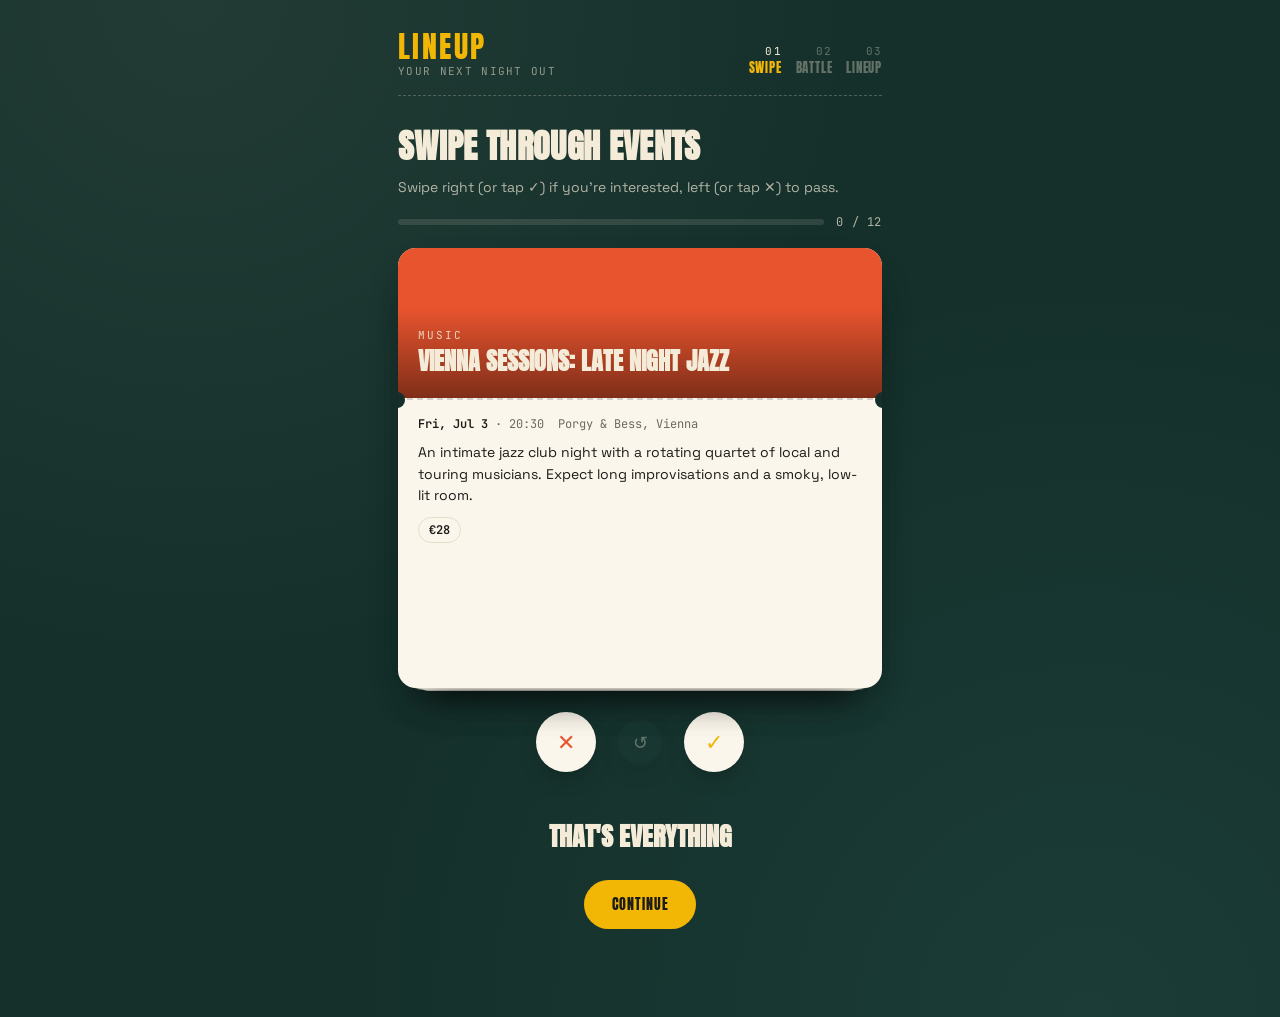
==== index.html @ 1713d000 "Initial Build" ====
<!DOCTYPE html>
<html lang="en">
<head>
  <meta charset="UTF-8" />
  <meta name="viewport" content="width=device-width, initial-scale=1.0" />
  <title>Lineup — Find Your Next Night Out</title>
  <link rel="preconnect" href="https://fonts.googleapis.com" />
  <link rel="preconnect" href="https://fonts.gstatic.com" crossorigin />
  <link
    href="https://fonts.googleapis.com/css2?family=Anton&family=Space+Grotesk:wght@400;500;600;700&family=JetBrains+Mono:wght@400;600&display=swap"
    rel="stylesheet"
  />
  <link rel="stylesheet" href="style.css" />
</head>
<body>
  <div class="app">

    <!-- HEADER / STEPPER -->
    <header class="app-header">
      <div class="brand">
        <span class="brand-mark">LINEUP</span>
        <span class="brand-tag">your next night out</span>
      </div>
      <nav class="stepper" id="stepper" aria-label="Progress">
        <div class="step" data-phase="swipe">
          <span class="step-num">01</span>
          <span class="step-label">Swipe</span>
        </div>
        <div class="step" data-phase="battle">
          <span class="step-num">02</span>
          <span class="step-label">Battle</span>
        </div>
        <div class="step" data-phase="ranking">
          <span class="step-num">03</span>
          <span class="step-label">Lineup</span>
        </div>
      </nav>
    </header>

    <main id="view-root">

      <!-- VIEW 1: SWIPE -->
      <section class="view" id="view-swipe">
        <div class="view-intro">
          <h1>Swipe through events</h1>
          <p>Swipe right (or tap ✓) if you're interested, left (or tap ✕) to pass.</p>
        </div>

        <div class="progress-row">
          <div class="progress-track">
            <div class="progress-fill" id="swipe-progress-fill"></div>
          </div>
          <span class="progress-label" id="swipe-progress-label">0 / 0</span>
        </div>

        <div class="card-stack" id="card-stack">
          <!-- cards injected by js/swipe.js -->
        </div>

        <div class="swipe-controls">
          <button class="control-btn control-no" id="btn-pass" aria-label="Not interested">
            <span aria-hidden="true">✕</span>
          </button>
          <button class="control-btn control-undo" id="btn-undo" aria-label="Undo last swipe">
            <span aria-hidden="true">↺</span>
          </button>
          <button class="control-btn control-yes" id="btn-interested" aria-label="Interested">
            <span aria-hidden="true">✓</span>
          </button>
        </div>

        <div class="empty-state" id="swipe-empty" hidden>
          <h2>That's everything</h2>
          <p id="swipe-empty-text"></p>
          <button class="btn-primary" id="btn-to-battle">Continue</button>
        </div>
      </section>

      <!-- VIEW 2: BATTLE -->
      <section class="view" id="view-battle">
        <div class="view-intro">
          <h1>Which would you rather go to?</h1>
          <p>Tap the event you'd pick. We'll use your choices to build your personal lineup.</p>
        </div>

        <div class="progress-row">
          <div class="progress-track">
            <div class="progress-fill" id="battle-progress-fill"></div>
          </div>
          <span class="progress-label" id="battle-progress-label">0 / 0</span>
        </div>

        <div class="battle-arena" id="battle-arena">
          <!-- two cards + VS divider injected by js/battle.js -->
        </div>

        <div class="battle-footer">
          <button class="btn-secondary" id="btn-finish-battle">See my lineup</button>
        </div>

        <div class="empty-state" id="battle-empty" hidden>
          <h2></h2>
          <p></p>
          <button class="btn-primary" id="btn-battle-to-ranking">See my lineup</button>
        </div>
      </section>

      <!-- VIEW 3: RANKING -->
      <section class="view" id="view-ranking">
        <div class="view-intro">
          <h1>Your lineup</h1>
          <p>Ranked from your swipes and head-to-head picks, top choice first.</p>
        </div>

        <ol class="ranking-list" id="ranking-list">
          <!-- ranked items injected by js/ranking.js -->
        </ol>

        <div class="empty-state" id="ranking-empty" hidden>
          <h2>No events made the cut</h2>
          <p>You didn't mark anything as interested. Start over and give a few events a chance.</p>
        </div>

        <div class="ranking-footer">
          <button class="btn-secondary" id="btn-more-battles">Refine with more battles</button>
          <button class="btn-ghost" id="btn-restart">Start over</button>
        </div>
      </section>

    </main>
  </div>

  <script src="js/data.js"></script>
  <script src="js/state.js"></script>
  <script src="js/cards.js"></script>
  <script src="js/swipe.js"></script>
  <script src="js/battle.js"></script>
  <script src="js/ranking.js"></script>
  <script src="js/app.js"></script>
</body>
</html>
---- style.css ----
/* ==========================================================================
   LINEUP — Design tokens
   A "festival bill" aesthetic: ticket-stub cards with a torn perforation,
   poster-style color blocking, and a ranking list that reads like a
   lineup poster (headliner big at top, support acts smaller below).
   ========================================================================== */

:root {
  /* Core palette */
  --color-bg: #15302b;          /* deep pine — app background */
  --color-bg-soft: #1f3f38;     /* lighter pine — panels, secondary buttons */
  --color-surface: #fbf6ec;     /* ticket paper — card stubs */
  --color-ink: #1c1b18;         /* primary text on paper */
  --color-ink-soft: #6e6a5c;    /* secondary text on paper */
  --color-paper-edge: #e7dfca;  /* hairlines on paper */

  --color-yes: #f2b705;         /* "interested" / right swipe / marquee gold */
  --color-no: #e8542e;          /* "pass" / left swipe / poster coral */
  --color-accent: #4fa9a0;      /* teal — ranking accents, focus rings */
  --color-cream-on-dark: #f4ecd8;

  /* Category colors (poster panel when no image is supplied) */
  --cat-music: #e8542e;
  --cat-comedy: #f2b705;
  --cat-art: #8b7ae0;
  --cat-sports: #4fa9a0;
  --cat-theatre: #d8607a;
  --cat-other: #7a7660;

  /* Type */
  --font-display: 'Anton', sans-serif;
  --font-body: 'Space Grotesk', sans-serif;
  --font-mono: 'JetBrains Mono', monospace;

  /* Layout */
  --container-w: 520px;
  --radius-card: 18px;
  --shadow-card: 0 18px 40px -18px rgba(0, 0, 0, 0.45);
}

/* ==========================================================================
   Reset & base
   ========================================================================== */

* {
  box-sizing: border-box;
}

html, body {
  margin: 0;
  padding: 0;
}

body {
  background: var(--color-bg);
  background-image:
    radial-gradient(circle at 15% 0%, rgba(244, 236, 216, 0.06), transparent 45%),
    radial-gradient(circle at 85% 100%, rgba(79, 169, 160, 0.10), transparent 50%);
  color: var(--color-cream-on-dark);
  font-family: var(--font-body);
  min-height: 100vh;
  -webkit-font-smoothing: antialiased;
}

button {
  font-family: inherit;
  cursor: pointer;
}

button:focus-visible,
[tabindex]:focus-visible,
.battle-card:focus-visible {
  outline: 3px solid var(--color-accent);
  outline-offset: 2px;
}

@media (prefers-reduced-motion: reduce) {
  * {
    animation-duration: 0.01ms !important;
    transition-duration: 0.01ms !important;
  }
}

/* ==========================================================================
   App shell & header
   ========================================================================== */

.app {
  max-width: var(--container-w);
  margin: 0 auto;
  padding: 20px 18px 48px;
  min-height: 100vh;
  display: flex;
  flex-direction: column;
}

.app-header {
  display: flex;
  align-items: flex-end;
  justify-content: space-between;
  gap: 16px;
  padding-bottom: 18px;
  border-bottom: 1px dashed rgba(244, 236, 216, 0.25);
  margin-bottom: 24px;
}

.brand {
  display: flex;
  flex-direction: column;
  line-height: 1;
}

.brand-mark {
  font-family: var(--font-display);
  font-size: 30px;
  letter-spacing: 0.08em;
  color: var(--color-yes);
}

.brand-tag {
  font-family: var(--font-mono);
  font-size: 11px;
  letter-spacing: 0.12em;
  text-transform: uppercase;
  color: var(--color-cream-on-dark);
  opacity: 0.55;
  margin-top: 4px;
}

.stepper {
  display: flex;
  gap: 14px;
}

.step {
  display: flex;
  flex-direction: column;
  align-items: flex-end;
  opacity: 0.35;
  transition: opacity 0.2s ease;
}

.step.is-active {
  opacity: 1;
}

.step.is-done {
  opacity: 0.7;
}

.step-num {
  font-family: var(--font-mono);
  font-size: 11px;
  letter-spacing: 0.1em;
}

.step-label {
  font-family: var(--font-display);
  font-size: 13px;
  letter-spacing: 0.06em;
  text-transform: uppercase;
}

.step.is-active .step-label {
  color: var(--color-yes);
}

/* ==========================================================================
   Views
   ========================================================================== */

.view {
  display: none;
  flex: 1;
  flex-direction: column;
}

.view.is-active {
  display: flex;
}

.view-intro {
  margin-bottom: 16px;
}

.view-intro h1 {
  font-family: var(--font-display);
  font-size: clamp(26px, 6vw, 34px);
  letter-spacing: 0.01em;
  margin: 0 0 6px;
  text-transform: uppercase;
}

.view-intro p {
  margin: 0;
  font-size: 14px;
  line-height: 1.5;
  color: var(--color-cream-on-dark);
  opacity: 0.7;
}

/* ==========================================================================
   Progress bar (shared between swipe & battle)
   ========================================================================== */

.progress-row {
  display: flex;
  align-items: center;
  gap: 12px;
  margin-bottom: 18px;
}

.progress-track {
  flex: 1;
  height: 6px;
  border-radius: 4px;
  background: rgba(244, 236, 216, 0.12);
  overflow: hidden;
}

.progress-fill {
  height: 100%;
  width: 0%;
  background: var(--color-yes);
  border-radius: 4px;
  transition: width 0.35s ease;
}

.progress-label {
  font-family: var(--font-mono);
  font-size: 12px;
  letter-spacing: 0.05em;
  opacity: 0.7;
  white-space: nowrap;
}

/* ==========================================================================
   Ticket card (used in swipe stack & battle arena)
   ========================================================================== */

.ticket-card {
  background: var(--color-surface);
  color: var(--color-ink);
  border-radius: var(--radius-card);
  box-shadow: var(--shadow-card);
  overflow: hidden;
  display: flex;
  flex-direction: column;
  width: 100%;
}

.ticket-poster {
  position: relative;
  padding: 22px 20px;
  min-height: 150px;
  display: flex;
  flex-direction: column;
  justify-content: flex-end;
  color: var(--color-cream-on-dark);
  background-size: cover;
  background-position: center;
}

.ticket-poster::after {
  content: "";
  position: absolute;
  inset: 0;
  background: linear-gradient(180deg, rgba(0,0,0,0) 40%, rgba(0,0,0,0.45) 100%);
  pointer-events: none;
}

.ticket-poster[data-category="Music"]   { background-color: var(--cat-music); }
.ticket-poster[data-category="Comedy"]  { background-color: var(--cat-comedy); }
.ticket-poster[data-category="Art"]     { background-color: var(--cat-art); }
.ticket-poster[data-category="Sports"]  { background-color: var(--cat-sports); }
.ticket-poster[data-category="Theatre"] { background-color: var(--cat-theatre); }
.ticket-poster[data-category="Other"]   { background-color: var(--cat-other); }

.ticket-category {
  position: relative;
  z-index: 1;
  font-family: var(--font-mono);
  font-size: 11px;
  letter-spacing: 0.18em;
  text-transform: uppercase;
  opacity: 0.85;
  margin-bottom: 6px;
}

.ticket-title {
  position: relative;
  z-index: 1;
  font-family: var(--font-display);
  font-size: 24px;
  line-height: 1.15;
  text-transform: uppercase;
  margin: 0;
}

/* Perforation between poster and stub */
.ticket-perf {
  position: relative;
  height: 0;
  border-top: 2px dashed rgba(28, 27, 24, 0.18);
  margin: 0 -1px;
}

.ticket-perf::before,
.ticket-perf::after {
  content: "";
  position: absolute;
  top: -8px;
  width: 16px;
  height: 16px;
  border-radius: 50%;
  background: var(--color-bg);
}

.ticket-perf::before { left: -8px; }
.ticket-perf::after  { right: -8px; }

.ticket-stub {
  padding: 16px 20px 20px;
  display: flex;
  flex-direction: column;
  gap: 10px;
}

.ticket-meta {
  display: flex;
  flex-wrap: wrap;
  gap: 6px 14px;
  font-family: var(--font-mono);
  font-size: 12px;
  color: var(--color-ink-soft);
}

.ticket-meta span strong {
  color: var(--color-ink);
  font-weight: 600;
}

.ticket-description {
  font-size: 14px;
  line-height: 1.55;
  margin: 0;
}

.ticket-price {
  align-self: flex-start;
  font-family: var(--font-mono);
  font-size: 12px;
  font-weight: 600;
  padding: 4px 10px;
  border: 1px solid var(--color-paper-edge);
  border-radius: 100px;
  color: var(--color-ink);
}

/* ==========================================================================
   VIEW 1 — Swipe
   ========================================================================== */

.card-stack {
  position: relative;
  flex: 1;
  min-height: 380px;
  margin-bottom: 18px;
}

.swipe-card {
  position: absolute;
  inset: 0;
  touch-action: none;
  will-change: transform;
  transition: transform 0.35s cubic-bezier(0.2, 0.8, 0.2, 1), opacity 0.35s ease;
}

.swipe-card.dragging {
  transition: none;
}

.swipe-card .ticket-card {
  height: 100%;
}

.swipe-card .ticket-stub {
  flex: 1;
}

.swipe-stamp {
  position: absolute;
  top: 26px;
  z-index: 2;
  font-family: var(--font-display);
  font-size: 28px;
  letter-spacing: 0.12em;
  padding: 6px 16px;
  border: 4px solid currentColor;
  border-radius: 8px;
  text-transform: uppercase;
  opacity: 0;
  transform: rotate(-18deg);
  pointer-events: none;
}

.swipe-stamp.stamp-yes {
  left: 24px;
  color: var(--color-yes);
}

.swipe-stamp.stamp-no {
  right: 24px;
  color: var(--color-no);
  transform: rotate(18deg);
}

.swipe-controls {
  display: flex;
  justify-content: center;
  align-items: center;
  gap: 22px;
  padding: 6px 0 4px;
}

.control-btn {
  border: none;
  border-radius: 50%;
  display: flex;
  align-items: center;
  justify-content: center;
  font-size: 22px;
  background: var(--color-surface);
  color: var(--color-ink);
  box-shadow: 0 10px 24px -12px rgba(0,0,0,0.5);
  transition: transform 0.15s ease;
}

.control-btn:active {
  transform: scale(0.92);
}

.control-no, .control-yes {
  width: 60px;
  height: 60px;
}

.control-undo {
  width: 44px;
  height: 44px;
  font-size: 18px;
  background: var(--color-bg-soft);
  color: var(--color-cream-on-dark);
}

.control-no { color: var(--color-no); }
.control-yes { color: var(--color-yes); }

/* ==========================================================================
   VIEW 2 — Battle
   ========================================================================== */

.battle-arena {
  flex: 1;
  display: flex;
  flex-direction: column;
  gap: 0;
  position: relative;
  margin-bottom: 18px;
}

.battle-card {
  width: 100%;
  border: none;
  padding: 0;
  text-align: left;
  background: none;
  border-radius: var(--radius-card);
  transition: transform 0.15s ease, box-shadow 0.15s ease;
  position: relative;
}

.battle-card .ticket-card {
  transition: outline 0.15s ease;
}

.battle-card:hover .ticket-card {
  transform: translateY(-2px);
}

.battle-card:active {
  transform: scale(0.985);
}

.battle-card.is-winner .ticket-card {
  outline: 3px solid var(--color-yes);
}

.battle-card.is-loser {
  opacity: 0.45;
}

.battle-divider {
  display: flex;
  align-items: center;
  justify-content: center;
  gap: 10px;
  padding: 10px 0;
}

.battle-divider .line {
  flex: 1;
  height: 1px;
  background: rgba(244, 236, 216, 0.18);
}

.battle-divider .vs {
  font-family: var(--font-display);
  font-size: 18px;
  letter-spacing: 0.1em;
  color: var(--color-accent);
}

.battle-footer {
  display: flex;
  justify-content: center;
  padding: 4px 0 4px;
}

/* ==========================================================================
   VIEW 3 — Ranking ("lineup poster" bill)
   ========================================================================== */

.ranking-list {
  list-style: none;
  margin: 0 0 20px;
  padding: 0;
  display: flex;
  flex-direction: column;
  gap: 10px;
}

.ranking-item {
  display: grid;
  grid-template-columns: auto 1fr;
  align-items: center;
  gap: 14px;
  padding: 14px 16px;
  border-radius: 14px;
  background: var(--color-bg-soft);
  border: 1px solid rgba(244, 236, 216, 0.08);
}

.ranking-rank {
  font-family: var(--font-display);
  line-height: 1;
  color: var(--color-yes);
  min-width: 46px;
  text-align: right;
}

.ranking-title {
  font-weight: 600;
  margin: 0 0 4px;
  text-transform: uppercase;
  letter-spacing: 0.01em;
}

.ranking-meta {
  font-family: var(--font-mono);
  font-size: 11px;
  letter-spacing: 0.06em;
  color: var(--color-cream-on-dark);
  opacity: 0.6;
  display: flex;
  flex-wrap: wrap;
  gap: 4px 10px;
}

.ranking-eyebrow {
  font-family: var(--font-mono);
  font-size: 10px;
  letter-spacing: 0.22em;
  text-transform: uppercase;
  opacity: 0.55;
  margin-bottom: 2px;
  display: block;
}

/* Poster-bill hierarchy: headliners are big, support acts shrink down */
.ranking-item[data-tier="headliner"] {
  background: linear-gradient(135deg, rgba(242, 183, 5, 0.16), rgba(242, 183, 5, 0.03));
  border-color: rgba(242, 183, 5, 0.35);
  padding: 20px 18px;
}

.ranking-item[data-tier="headliner"] .ranking-rank {
  font-size: 38px;
}

.ranking-item[data-tier="headliner"] .ranking-title {
  font-family: var(--font-display);
  font-size: 19px;
}

.ranking-item[data-tier="featured"] .ranking-rank {
  font-size: 28px;
}

.ranking-item[data-tier="featured"] .ranking-title {
  font-size: 15px;
}

.ranking-item[data-tier="support"] .ranking-rank {
  font-size: 20px;
  color: var(--color-accent);
}

.ranking-item[data-tier="support"] .ranking-title {
  font-size: 13px;
}

.ranking-item[data-tier="support"] {
  padding: 10px 14px;
}

.ranking-footer {
  display: flex;
  flex-direction: column;
  gap: 10px;
}

/* ==========================================================================
   Buttons
   ========================================================================== */

.btn-primary,
.btn-secondary,
.btn-ghost {
  font-family: var(--font-display);
  letter-spacing: 0.06em;
  text-transform: uppercase;
  font-size: 14px;
  border-radius: 100px;
  border: none;
  padding: 14px 28px;
  transition: transform 0.15s ease, opacity 0.15s ease;
}

.btn-primary {
  background: var(--color-yes);
  color: var(--color-ink);
}

.btn-secondary {
  background: var(--color-bg-soft);
  color: var(--color-cream-on-dark);
  border: 1px solid rgba(244, 236, 216, 0.18);
}

.btn-ghost {
  background: transparent;
  color: var(--color-cream-on-dark);
  opacity: 0.55;
  padding: 10px 28px;
}

.btn-primary:active,
.btn-secondary:active,
.btn-ghost:active {
  transform: scale(0.97);
}

/* ==========================================================================
   Empty states
   ========================================================================== */

.empty-state {
  flex: 1;
  display: flex;
  flex-direction: column;
  align-items: center;
  justify-content: center;
  text-align: center;
  gap: 12px;
  padding: 40px 20px;
}

.empty-state h2 {
  font-family: var(--font-display);
  text-transform: uppercase;
  font-size: 26px;
  margin: 0;
}

.empty-state p {
  margin: 0;
  opacity: 0.7;
  font-size: 14px;
  line-height: 1.5;
  max-width: 320px;
}

/* ==========================================================================
   Responsive — wider screens get a side-by-side battle arena
   ========================================================================== */

@media (min-width: 720px) {
  .app {
    padding-top: 32px;
  }

  .battle-arena {
    display: grid;
    grid-template-columns: 1fr auto 1fr;
    align-items: stretch;
    gap: 16px;
  }

  .battle-divider {
    flex-direction: column;
    padding: 0 6px;
  }

  .battle-divider .line {
    width: 1px;
    height: auto;
    flex: 1;
  }

  .card-stack {
    min-height: 440px;
  }
}
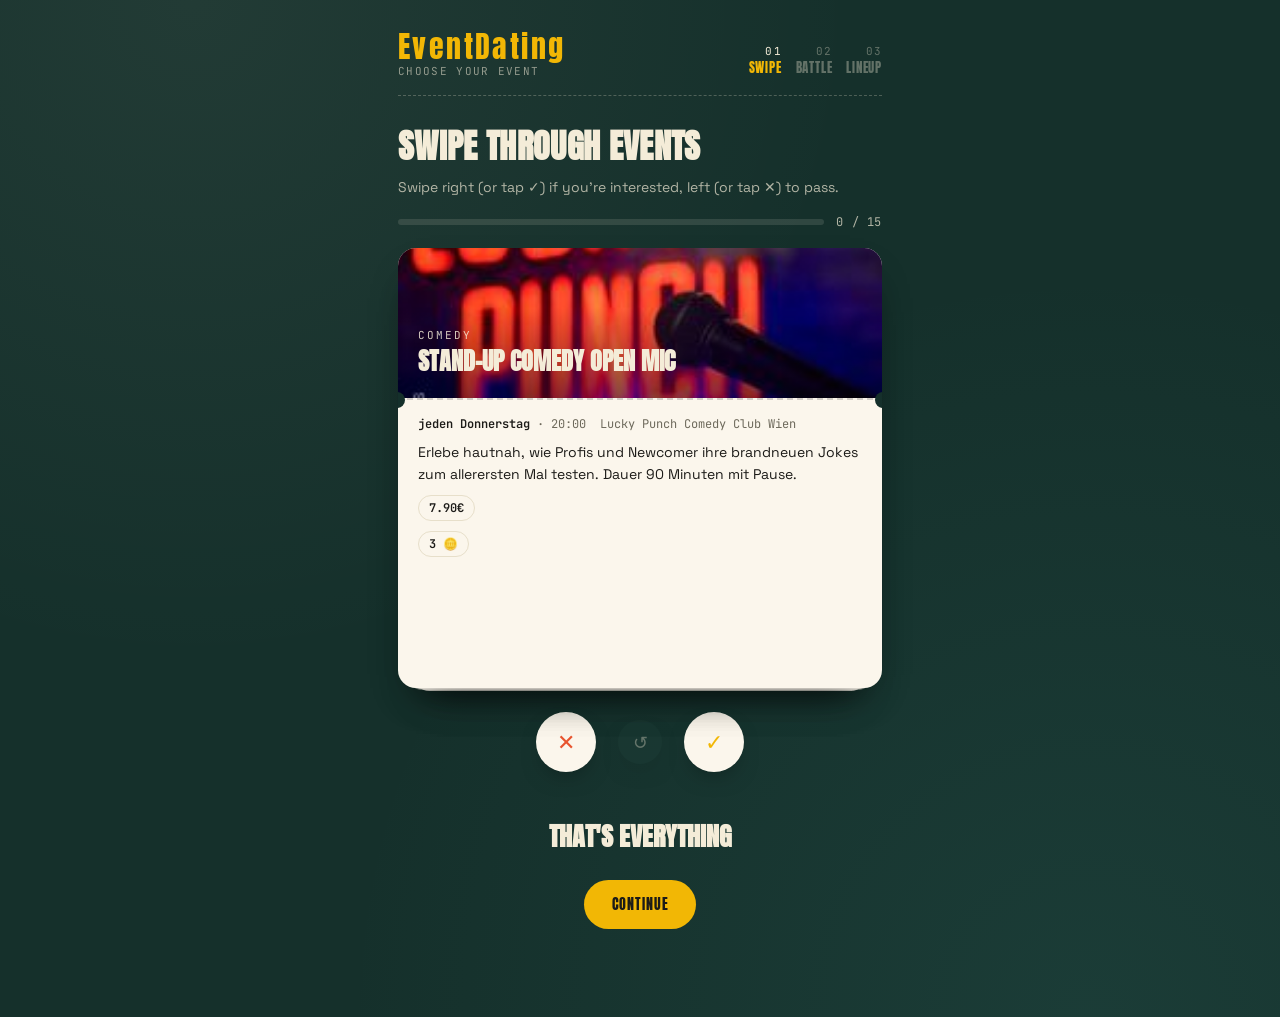
==== commit 53463f2b: "Visualize Tokens" ====
--- a/index.html
+++ b/index.html
@@ -18,8 +18,8 @@
     <!-- HEADER / STEPPER -->
     <header class="app-header">
       <div class="brand">
-        <span class="brand-mark">LINEUP</span>
-        <span class="brand-tag">your next night out</span>
+        <span class="brand-mark">EventDating</span>
+        <span class="brand-tag">Choose your Event</span>
       </div>
       <nav class="stepper" id="stepper" aria-label="Progress">
         <div class="step" data-phase="swipe">
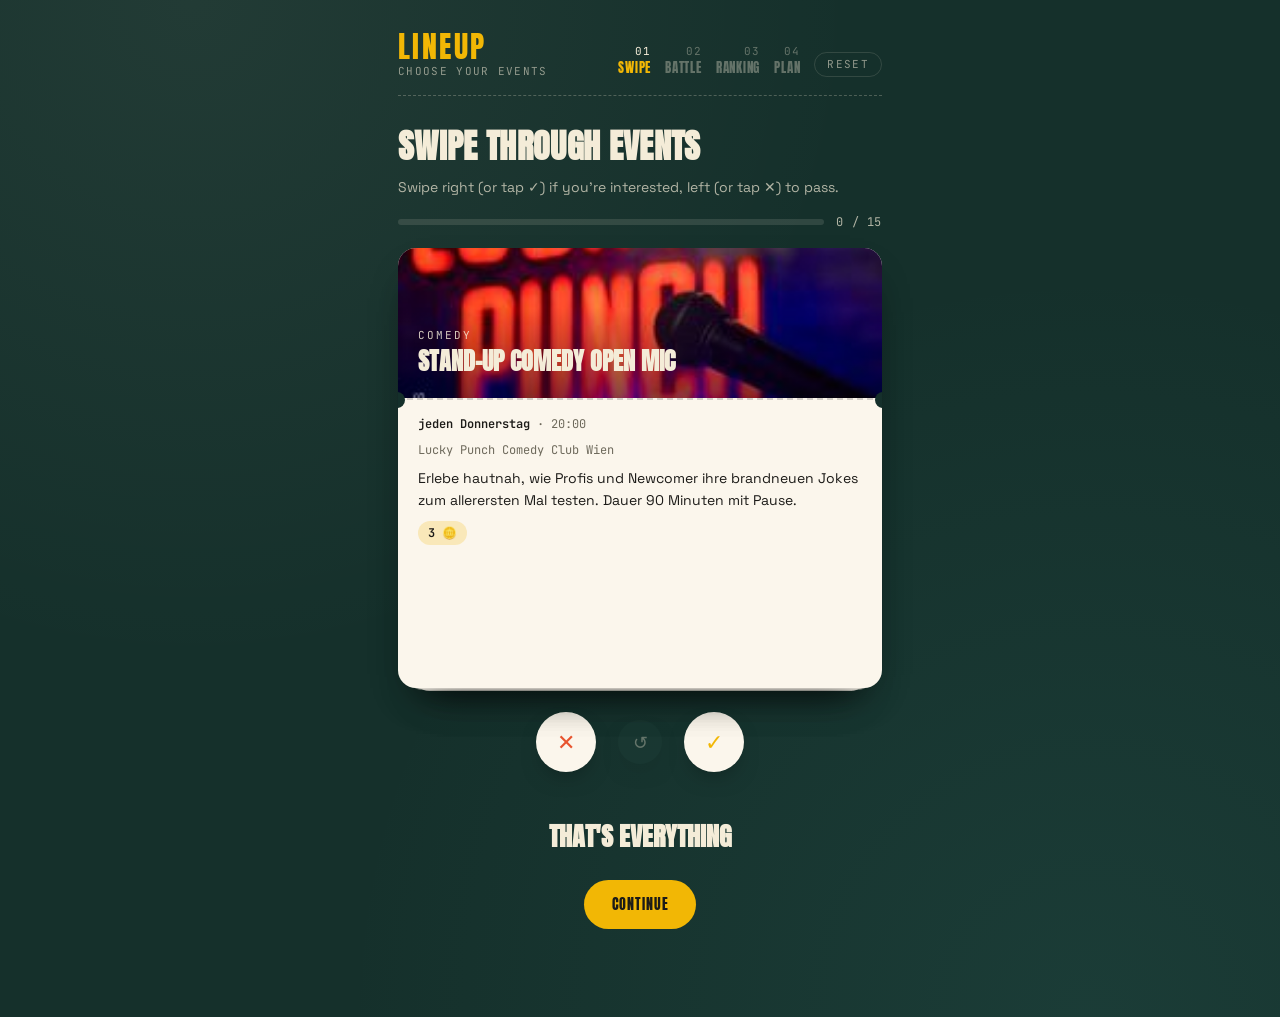
==== commit bf4e4e52: "Update 3" ====
--- a/index.html
+++ b/index.html
@@ -18,23 +18,30 @@
     <!-- HEADER / STEPPER -->
     <header class="app-header">
       <div class="brand">
-        <span class="brand-mark">EventDating</span>
-        <span class="brand-tag">Choose your Event</span>
+        <span class="brand-mark">LINEUP</span>
+        <span class="brand-tag">Choose your Events</span>
       </div>
-      <nav class="stepper" id="stepper" aria-label="Progress">
-        <div class="step" data-phase="swipe">
-          <span class="step-num">01</span>
-          <span class="step-label">Swipe</span>
-        </div>
-        <div class="step" data-phase="battle">
-          <span class="step-num">02</span>
-          <span class="step-label">Battle</span>
-        </div>
-        <div class="step" data-phase="ranking">
-          <span class="step-num">03</span>
-          <span class="step-label">Lineup</span>
-        </div>
-      </nav>
+      <div class="header-right">
+        <nav class="stepper" id="stepper" aria-label="Progress">
+          <div class="step" data-phase="swipe">
+            <span class="step-num">01</span>
+            <span class="step-label">Swipe</span>
+          </div>
+          <div class="step" data-phase="battle">
+            <span class="step-num">02</span>
+            <span class="step-label">Battle</span>
+          </div>
+          <div class="step" data-phase="ranking">
+            <span class="step-num">03</span>
+            <span class="step-label">Ranking</span>
+          </div>
+          <div class="step" data-phase="plan">
+            <span class="step-num">04</span>
+            <span class="step-label">Plan</span>
+          </div>
+        </nav>
+        <button class="reset-btn" id="btn-reset-all" title="Clear all progress and start over">Reset</button>
+      </div>
     </header>
 
     <main id="view-root">
@@ -109,7 +116,14 @@
       <section class="view" id="view-ranking">
         <div class="view-intro">
           <h1>Your lineup</h1>
-          <p>Ranked from your swipes and head-to-head picks, top choice first.</p>
+          <p>Ranked from your swipes and head-to-head picks, top choice first. Tick the ones you want — you've got a budget to work with.</p>
+        </div>
+
+        <div class="budget-bar" id="budget-bar">
+          <div class="budget-track">
+            <div class="budget-fill" id="budget-fill"></div>
+          </div>
+          <span class="budget-label" id="budget-label">0 / 25 🪙</span>
         </div>
 
         <ol class="ranking-list" id="ranking-list">
@@ -122,8 +136,45 @@
         </div>
 
         <div class="ranking-footer">
+          <button class="btn-primary" id="btn-to-plan">Plan my night</button>
           <button class="btn-secondary" id="btn-more-battles">Refine with more battles</button>
           <button class="btn-ghost" id="btn-restart">Start over</button>
+        </div>
+      </section>
+
+      <!-- VIEW 4: PLAN -->
+      <section class="view" id="view-plan">
+        <div class="view-intro">
+          <h1>Your plan</h1>
+          <p>Here's what's picked, ready to share or add to a calendar.</p>
+        </div>
+
+        <ol class="plan-list" id="plan-list">
+          <!-- selected events injected by js/plan.js -->
+        </ol>
+
+        <div class="plan-share">
+          <h2>Share it</h2>
+          <textarea class="plan-textarea" id="plan-text" readonly rows="6"></textarea>
+          <div class="plan-actions">
+            <button class="btn-primary" id="btn-copy-text">Copy text</button>
+            <a class="btn-secondary" id="btn-whatsapp" target="_blank" rel="noopener">Share on WhatsApp</a>
+          </div>
+        </div>
+
+        <div class="plan-calendar">
+          <h2>Add to calendar</h2>
+          <p>Downloads a single .ics file with every picked event — open it on iPhone/iPad to add them all to Calendar.</p>
+          <button class="btn-secondary" id="btn-download-ics">Download calendar file</button>
+        </div>
+
+        <div class="empty-state" id="plan-empty" hidden>
+          <h2>Nothing picked yet</h2>
+          <p>Go back to your lineup and tick a few events to build your plan.</p>
+        </div>
+
+        <div class="plan-footer">
+          <button class="btn-ghost" id="btn-plan-back">Back to lineup</button>
         </div>
       </section>
 
@@ -136,6 +187,8 @@
   <script src="js/swipe.js"></script>
   <script src="js/battle.js"></script>
   <script src="js/ranking.js"></script>
+  <script src="js/ics.js"></script>
+  <script src="js/plan.js"></script>
   <script src="js/app.js"></script>
 </body>
 </html>
--- a/style.css
+++ b/style.css
@@ -132,6 +132,34 @@
   gap: 14px;
 }
 
+.header-right {
+  display: flex;
+  align-items: flex-end;
+  gap: 14px;
+}
+
+.reset-btn {
+  font-family: var(--font-mono);
+  font-size: 11px;
+  letter-spacing: 0.12em;
+  text-transform: uppercase;
+  background: none;
+  border: 1px solid rgba(244, 236, 216, 0.25);
+  color: var(--color-cream-on-dark);
+  opacity: 0.55;
+  border-radius: 100px;
+  padding: 6px 12px;
+  line-height: 1;
+  transition: opacity 0.15s ease, border-color 0.15s ease;
+}
+
+.reset-btn:hover,
+.reset-btn:focus-visible {
+  opacity: 1;
+  border-color: var(--color-no);
+  color: var(--color-no);
+}
+
 .step {
   display: flex;
   flex-direction: column;
@@ -259,6 +287,7 @@
   color: var(--color-cream-on-dark);
   background-size: cover;
   background-position: center;
+  touch-action: none;
 }
 
 .ticket-poster::after {
@@ -324,6 +353,10 @@
   display: flex;
   flex-direction: column;
   gap: 10px;
+  overflow-y: auto;
+  min-height: 0;
+  touch-action: pan-y;
+  -webkit-overflow-scrolling: touch;
 }
 
 .ticket-meta {
@@ -338,6 +371,16 @@
 .ticket-meta span strong {
   color: var(--color-ink);
   font-weight: 600;
+}
+
+.location-extra {
+  font-size: 11px;
+  opacity: 0.7;
+  border: 1px solid var(--color-paper-edge);
+  border-radius: 100px;
+  padding: 2px 8px;
+  white-space: nowrap;
+  cursor: help;
 }
 
 .ticket-description {
@@ -357,6 +400,61 @@
   color: var(--color-ink);
 }
 
+.ticket-tags {
+  display: flex;
+  gap: 8px;
+  flex-wrap: wrap;
+}
+
+.ticket-token {
+  align-self: flex-start;
+  font-family: var(--font-mono);
+  font-size: 12px;
+  font-weight: 600;
+  padding: 4px 10px;
+  border-radius: 100px;
+  color: var(--color-ink);
+  background: rgba(242, 183, 5, 0.22);
+}
+
+/* Multi-date pills */
+.date-pills-block {
+  display: flex;
+  flex-direction: column;
+  gap: 6px;
+}
+
+.date-pills-label {
+  font-family: var(--font-mono);
+  font-size: 11px;
+  letter-spacing: 0.16em;
+  text-transform: uppercase;
+  color: var(--color-ink-soft);
+}
+
+.date-pills-row {
+  display: flex;
+  gap: 6px;
+  overflow-x: auto;
+  padding-bottom: 4px;
+  margin: 0 -2px;
+  /* fade the right edge a touch so the scroll affordance reads intentionally */
+  -webkit-mask-image: linear-gradient(90deg, #000 calc(100% - 18px), transparent 100%);
+  mask-image: linear-gradient(90deg, #000 calc(100% - 18px), transparent 100%);
+}
+
+.date-pill {
+  flex: 0 0 auto;
+  font-family: var(--font-mono);
+  font-size: 12px;
+  font-weight: 600;
+  padding: 5px 10px;
+  border: 1px solid var(--color-paper-edge);
+  border-radius: 100px;
+  color: var(--color-ink);
+  white-space: nowrap;
+}
+
 /* ==========================================================================
    VIEW 1 — Swipe
    ========================================================================== */
@@ -371,7 +469,6 @@
 .swipe-card {
   position: absolute;
   inset: 0;
-  touch-action: none;
   will-change: transform;
   transition: transform 0.35s cubic-bezier(0.2, 0.8, 0.2, 1), opacity 0.35s ease;
 }
@@ -540,15 +637,82 @@
   gap: 10px;
 }
 
+/* Budget bar (token meter) */
+.budget-bar {
+  display: flex;
+  align-items: center;
+  gap: 12px;
+  margin-bottom: 16px;
+}
+
+.budget-track {
+  flex: 1;
+  height: 8px;
+  border-radius: 4px;
+  background: rgba(244, 236, 216, 0.12);
+  overflow: hidden;
+}
+
+.budget-fill {
+  height: 100%;
+  width: 0%;
+  background: var(--color-accent);
+  border-radius: 4px;
+  transition: width 0.3s ease, background 0.3s ease;
+}
+
+.budget-fill.is-full {
+  background: var(--color-yes);
+}
+
+.budget-label {
+  font-family: var(--font-mono);
+  font-size: 12px;
+  letter-spacing: 0.05em;
+  opacity: 0.8;
+  white-space: nowrap;
+}
+
 .ranking-item {
   display: grid;
-  grid-template-columns: auto 1fr;
+  grid-template-columns: auto 1fr auto;
   align-items: center;
   gap: 14px;
   padding: 14px 16px;
   border-radius: 14px;
   background: var(--color-bg-soft);
   border: 1px solid rgba(244, 236, 216, 0.08);
+  transition: opacity 0.2s ease;
+}
+
+.ranking-item[data-affordable="false"] {
+  opacity: 0.4;
+}
+
+.ranking-pick {
+  display: flex;
+  flex-direction: column;
+  align-items: center;
+  gap: 6px;
+  cursor: pointer;
+}
+
+.ranking-pick input[type="checkbox"] {
+  width: 22px;
+  height: 22px;
+  accent-color: var(--color-yes);
+  cursor: pointer;
+}
+
+.ranking-pick input[type="checkbox"]:disabled {
+  cursor: not-allowed;
+}
+
+.ranking-pick-cost {
+  font-family: var(--font-mono);
+  font-size: 11px;
+  white-space: nowrap;
+  opacity: 0.75;
 }
 
 .ranking-rank {
@@ -702,6 +866,118 @@
 }
 
 /* ==========================================================================
+   VIEW 4 — Plan
+   ========================================================================== */
+
+.plan-list {
+  list-style: none;
+  margin: 0 0 24px;
+  padding: 0;
+  display: flex;
+  flex-direction: column;
+  gap: 8px;
+}
+
+.plan-item {
+  display: grid;
+  grid-template-columns: auto 1fr auto;
+  align-items: center;
+  gap: 12px;
+  padding: 12px 14px;
+  border-radius: 12px;
+  background: var(--color-bg-soft);
+  border: 1px solid rgba(244, 236, 216, 0.08);
+}
+
+.plan-emoji {
+  font-size: 20px;
+  line-height: 1;
+}
+
+.plan-title {
+  margin: 0 0 4px;
+  font-weight: 600;
+  font-size: 14px;
+  text-transform: uppercase;
+  letter-spacing: 0.01em;
+}
+
+.plan-meta {
+  font-family: var(--font-mono);
+  font-size: 11px;
+  letter-spacing: 0.04em;
+  color: var(--color-cream-on-dark);
+  opacity: 0.6;
+  display: flex;
+  flex-wrap: wrap;
+  gap: 4px 10px;
+}
+
+.plan-cost {
+  font-family: var(--font-mono);
+  font-size: 12px;
+  font-weight: 600;
+  padding: 4px 10px;
+  border-radius: 100px;
+  background: rgba(242, 183, 5, 0.22);
+  white-space: nowrap;
+}
+
+.plan-share,
+.plan-calendar {
+  margin-bottom: 22px;
+}
+
+.plan-share h2,
+.plan-calendar h2 {
+  font-family: var(--font-display);
+  font-size: 16px;
+  text-transform: uppercase;
+  letter-spacing: 0.06em;
+  margin: 0 0 10px;
+}
+
+.plan-calendar p {
+  margin: 0 0 12px;
+  font-size: 13px;
+  line-height: 1.5;
+  opacity: 0.7;
+}
+
+.plan-textarea {
+  width: 100%;
+  resize: vertical;
+  background: var(--color-surface);
+  color: var(--color-ink);
+  border: none;
+  border-radius: 12px;
+  padding: 14px;
+  font-family: var(--font-mono);
+  font-size: 13px;
+  line-height: 1.6;
+  margin-bottom: 12px;
+}
+
+.plan-actions {
+  display: flex;
+  flex-wrap: wrap;
+  gap: 10px;
+}
+
+.plan-actions .btn-secondary {
+  text-decoration: none;
+  display: inline-flex;
+  align-items: center;
+  justify-content: center;
+}
+
+.plan-footer {
+  display: flex;
+  justify-content: center;
+  padding-top: 6px;
+}
+
+/* ==========================================================================
    Responsive — wider screens get a side-by-side battle arena
    ========================================================================== */
 
